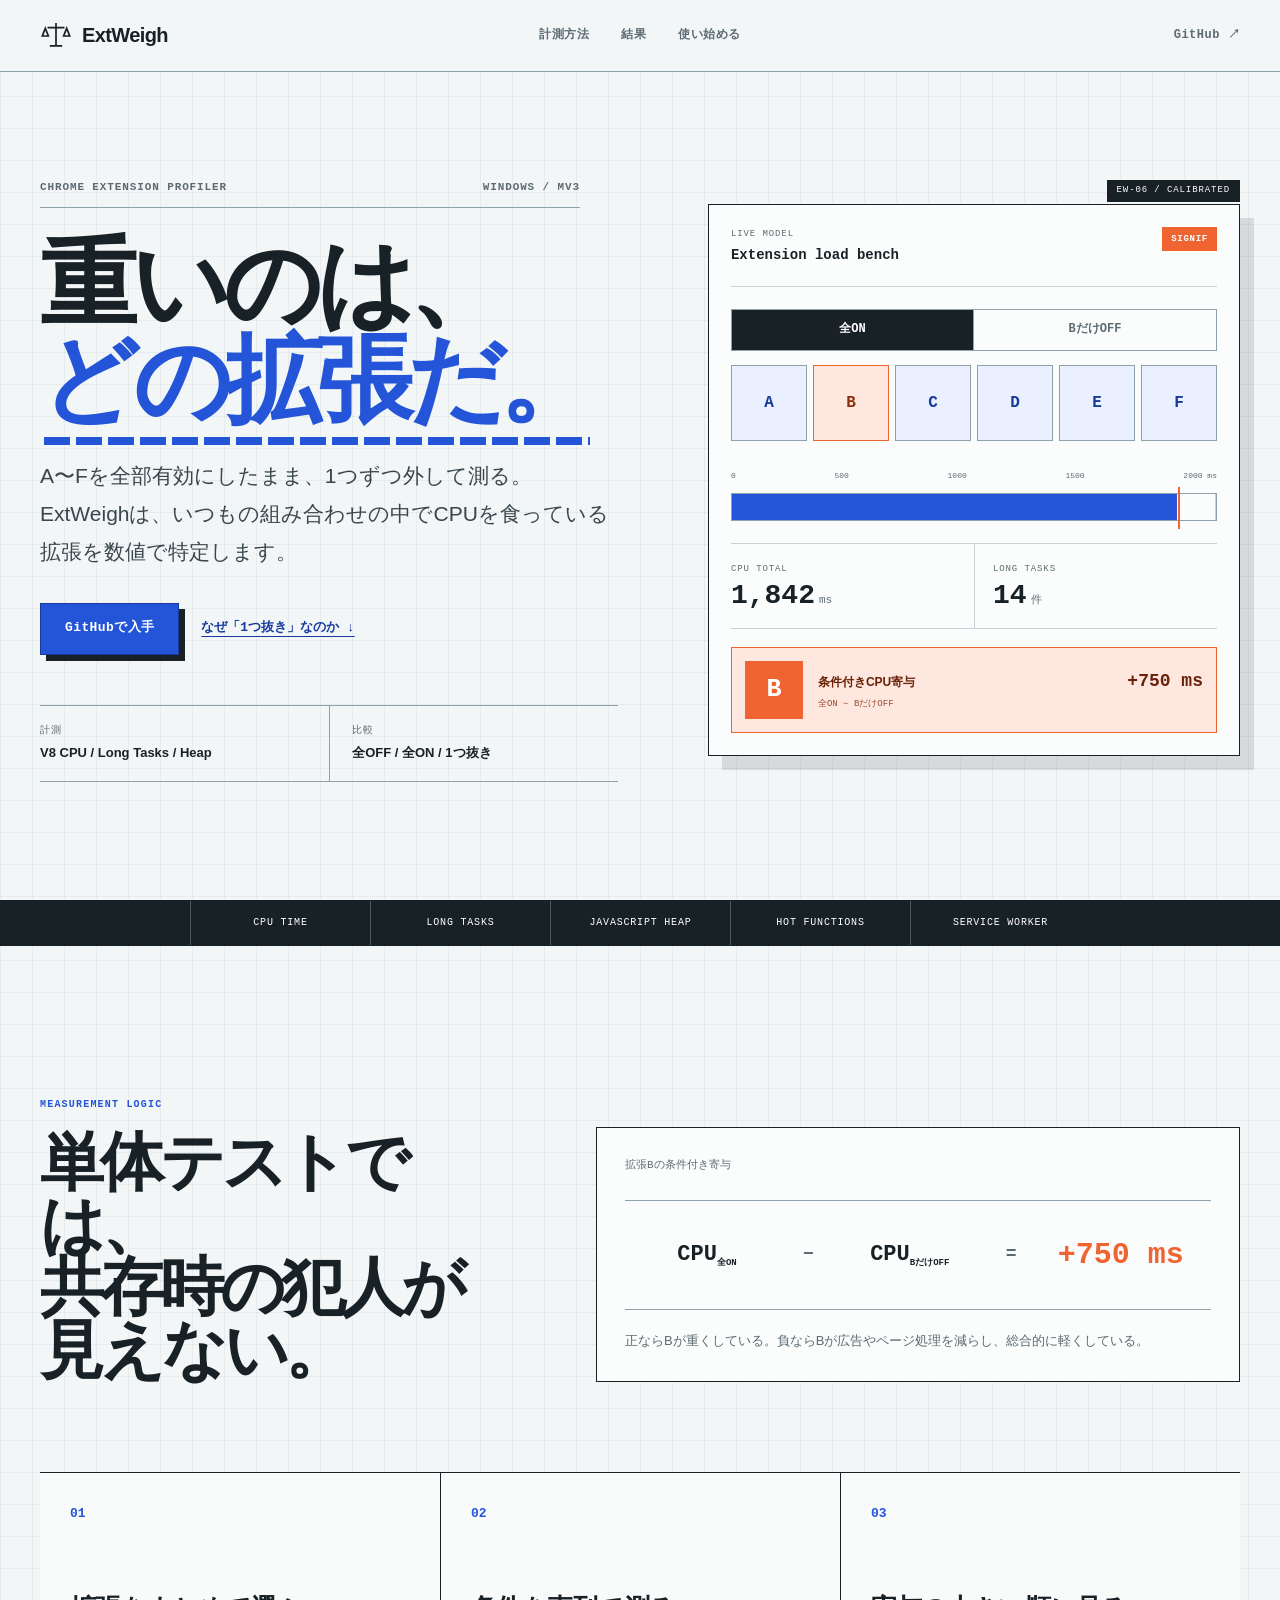
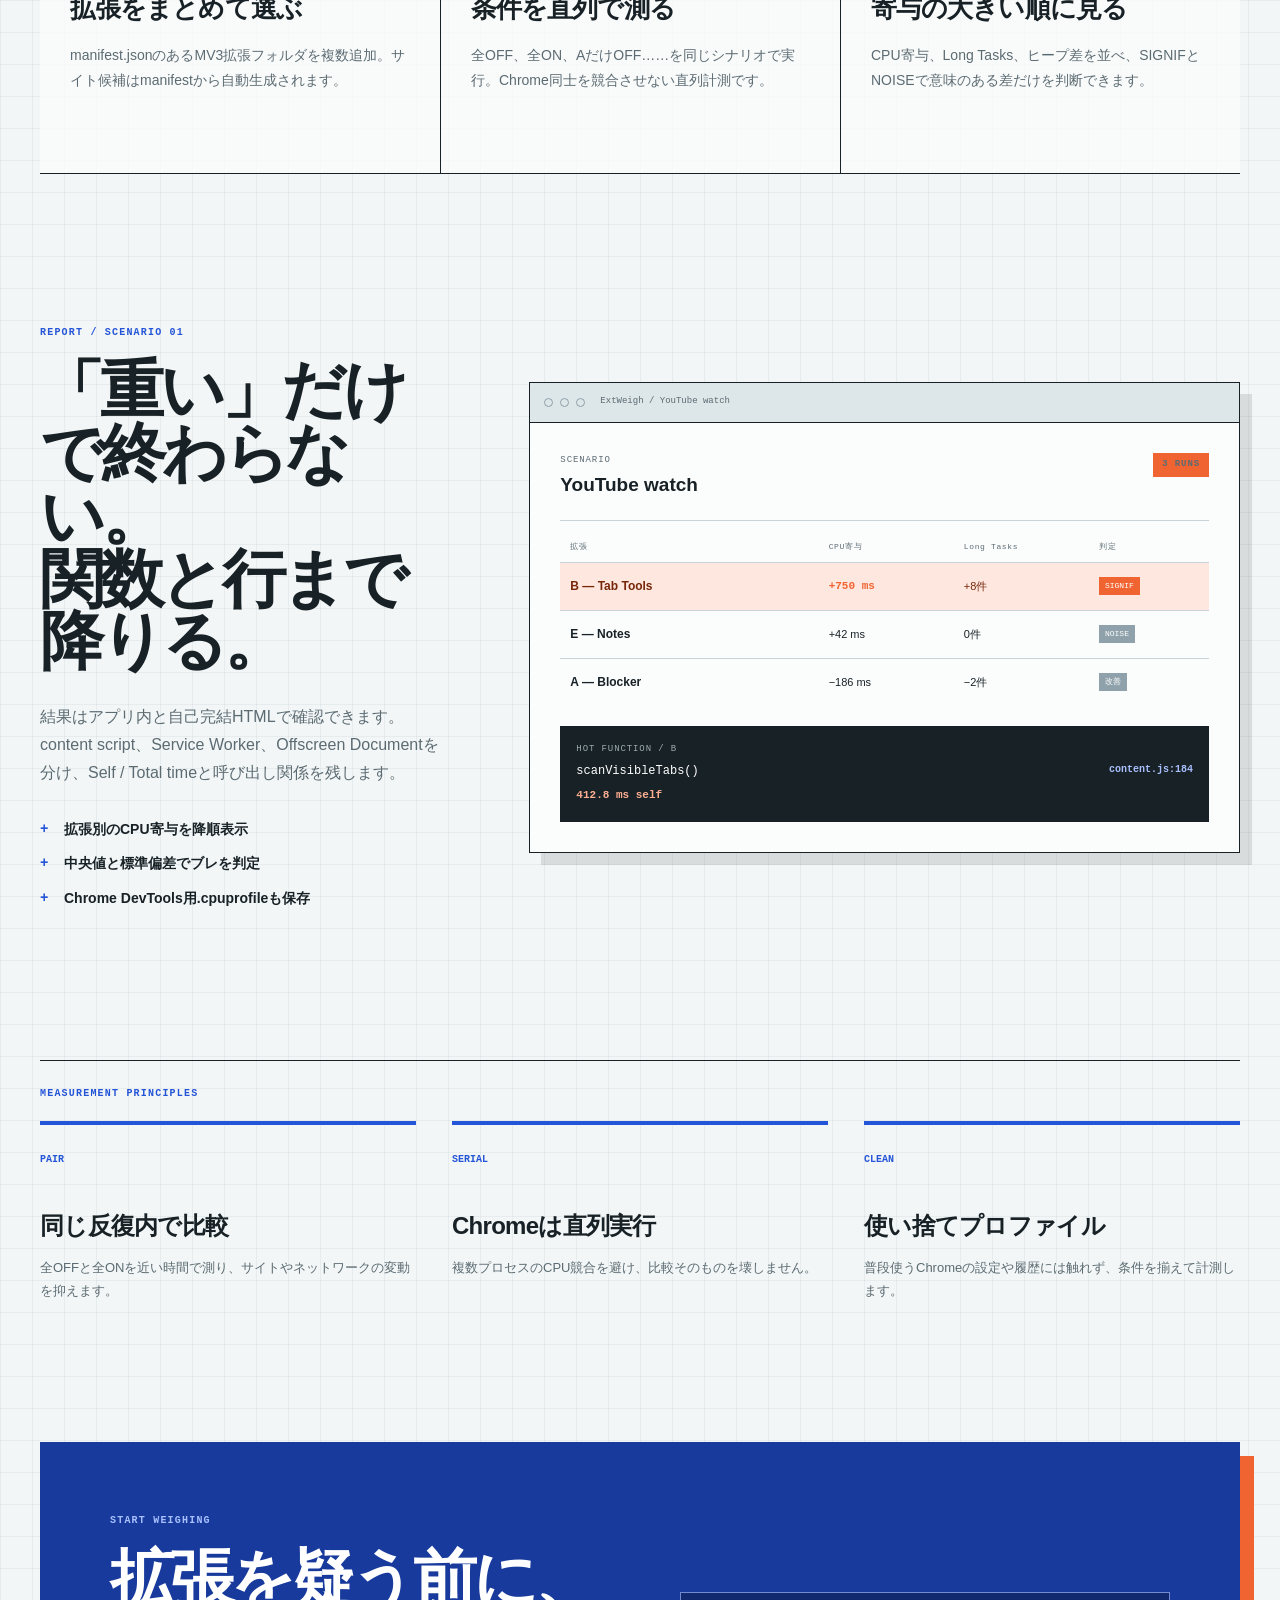
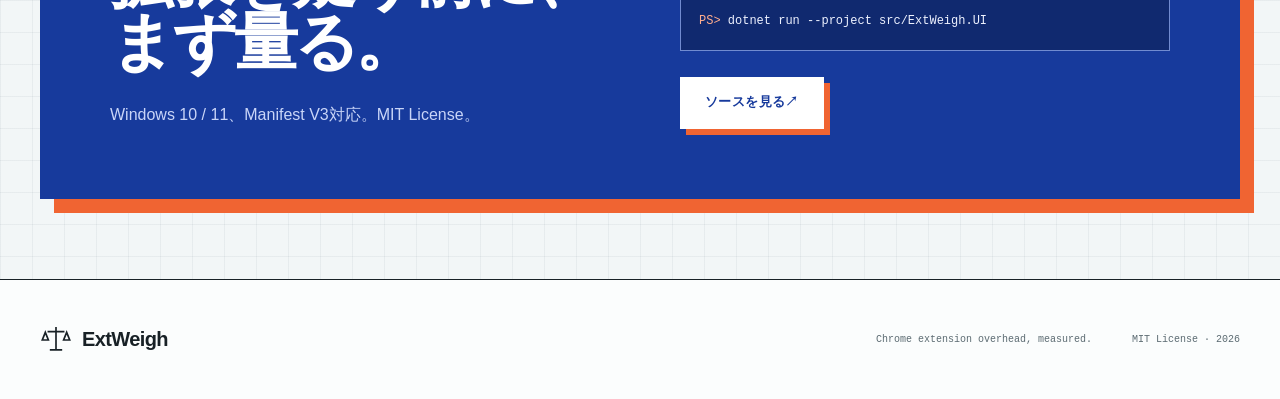
==== website/index.html @ 8cb62c5e "v1.0.1: 複数拡張計測と使い方UIを追加" ====
<!doctype html>
<html lang="ja">
<head>
  <meta charset="utf-8">
  <meta name="viewport" content="width=device-width, initial-scale=1">
  <meta name="description" content="ExtWeighは、Chrome拡張機能を全ON・全OFF・1つ抜きで比較し、CPU負荷の原因を特定するWindowsデスクトップアプリです。">
  <meta name="theme-color" content="#f2f6f7">
  <title>ExtWeigh — 重いChrome拡張を、1つ抜きで特定。</title>
  <link rel="stylesheet" href="styles.css">
  <script src="script.js" defer></script>
</head>
<body>
  <a class="skip-link" href="#main">本文へ移動</a>

  <header class="site-header">
    <a class="brand" href="#top" aria-label="ExtWeigh ホーム">
      <svg class="brand-mark" viewBox="0 0 42 42" aria-hidden="true">
        <path d="M21 5v29M11 10h20M7 11l4 10h-8l4-10Zm28 0 4 10h-8l4-10ZM14 34h14" />
      </svg>
      <span>ExtWeigh</span>
    </a>
    <nav class="site-nav" aria-label="メインナビゲーション">
      <a href="#method">計測方法</a>
      <a href="#report">結果</a>
      <a href="#start">使い始める</a>
    </nav>
    <a class="header-link" href="https://github.com/1llum1n4t1s/ExtWeigh">GitHub <span aria-hidden="true">↗</span></a>
  </header>

  <main id="main">
    <section class="hero" id="top">
      <div class="hero-copy reveal">
        <p class="eyebrow"><span>Chrome extension profiler</span><span>Windows / MV3</span></p>
        <h1>重いのは、<br><em>どの拡張だ。</em></h1>
        <p class="hero-lead">A〜Fを全部有効にしたまま、1つずつ外して測る。ExtWeighは、いつもの組み合わせの中でCPUを食っている拡張を数値で特定します。</p>
        <div class="hero-actions">
          <a class="button button-primary" href="https://github.com/1llum1n4t1s/ExtWeigh">GitHubで入手</a>
          <a class="text-link" href="#method">なぜ「1つ抜き」なのか <span aria-hidden="true">↓</span></a>
        </div>
        <dl class="hero-facts" aria-label="製品概要">
          <div><dt>計測</dt><dd>V8 CPU / Long Tasks / Heap</dd></div>
          <div><dt>比較</dt><dd>全OFF / 全ON / 1つ抜き</dd></div>
        </dl>
      </div>

      <div class="instrument reveal" aria-label="1つ抜き計測のデモ">
        <div class="instrument-head">
          <div>
            <span class="utility-label">LIVE MODEL</span>
            <strong>Extension load bench</strong>
          </div>
          <span class="status-dot">SIGNIF</span>
        </div>

        <div class="mode-switch" role="group" aria-label="計測条件">
          <button class="mode-button is-active" type="button" data-mode="all" aria-pressed="true">全ON</button>
          <button class="mode-button" type="button" data-mode="without-b" aria-pressed="false">BだけOFF</button>
        </div>

        <div class="extension-rack" aria-label="有効な拡張機能">
          <span class="extension-chip" data-extension="A">A</span>
          <span class="extension-chip suspect" data-extension="B">B</span>
          <span class="extension-chip" data-extension="C">C</span>
          <span class="extension-chip" data-extension="D">D</span>
          <span class="extension-chip" data-extension="E">E</span>
          <span class="extension-chip" data-extension="F">F</span>
        </div>

        <div class="gauge" aria-hidden="true">
          <div class="gauge-scale">
            <span>0</span><span>500</span><span>1000</span><span>1500</span><span>2000 ms</span>
          </div>
          <div class="gauge-track"><div class="gauge-fill"></div></div>
          <div class="gauge-needle"></div>
        </div>

        <div class="readout" aria-live="polite">
          <div>
            <span class="utility-label">CPU TOTAL</span>
            <strong id="cpu-value">1,842<small>ms</small></strong>
          </div>
          <div>
            <span class="utility-label">LONG TASKS</span>
            <strong id="tasks-value">14<small>件</small></strong>
          </div>
        </div>

        <div class="finding">
          <span class="finding-mark">B</span>
          <p><span>条件付きCPU寄与</span><strong>+750 ms</strong><small>全ON − BだけOFF</small></p>
        </div>
      </div>
    </section>

    <section class="metric-ribbon" aria-label="計測できる指標">
      <span>CPU time</span>
      <span>Long Tasks</span>
      <span>JavaScript heap</span>
      <span>Hot functions</span>
      <span>Service Worker</span>
    </section>

    <section class="problem section-shell reveal" id="method">
      <div class="section-intro">
        <p class="section-code">MEASUREMENT LOGIC</p>
        <h2>単体テストでは、<br>共存時の犯人が見えない。</h2>
      </div>
      <div class="formula-panel">
        <p>拡張Bの条件付き寄与</p>
        <div class="formula" aria-label="全ONのCPUからBだけOFFのCPUを引く">
          <span>CPU<sub>全ON</sub></span>
          <b>−</b>
          <span>CPU<sub>BだけOFF</sub></span>
          <b>=</b>
          <strong>+750 ms</strong>
        </div>
        <p class="formula-note">正ならBが重くしている。負ならBが広告やページ処理を減らし、総合的に軽くしている。</p>
      </div>
    </section>

    <section class="process section-shell">
      <div class="process-step reveal">
        <span class="step-index">01</span>
        <h3>拡張をまとめて選ぶ</h3>
        <p>manifest.jsonのあるMV3拡張フォルダを複数追加。サイト候補はmanifestから自動生成されます。</p>
      </div>
      <div class="process-step reveal">
        <span class="step-index">02</span>
        <h3>条件を直列で測る</h3>
        <p>全OFF、全ON、AだけOFF……を同じシナリオで実行。Chrome同士を競合させない直列計測です。</p>
      </div>
      <div class="process-step reveal">
        <span class="step-index">03</span>
        <h3>寄与の大きい順に見る</h3>
        <p>CPU寄与、Long Tasks、ヒープ差を並べ、SIGNIFとNOISEで意味のある差だけを判断できます。</p>
      </div>
    </section>

    <section class="report section-shell" id="report">
      <div class="report-copy reveal">
        <p class="section-code">REPORT / SCENARIO 01</p>
        <h2>「重い」だけで終わらない。<br>関数と行まで降りる。</h2>
        <p>結果はアプリ内と自己完結HTMLで確認できます。content script、Service Worker、Offscreen Documentを分け、Self / Total timeと呼び出し関係を残します。</p>
        <ul class="check-list">
          <li>拡張別のCPU寄与を降順表示</li>
          <li>中央値と標準偏差でブレを判定</li>
          <li>Chrome DevTools用.cpuprofileも保存</li>
        </ul>
      </div>

      <div class="report-window reveal" aria-label="ExtWeighレポートのサンプル">
        <div class="window-bar">
          <span></span><span></span><span></span>
          <p>ExtWeigh / YouTube watch</p>
        </div>
        <div class="report-body">
          <div class="report-title-row">
            <div><span>SCENARIO</span><strong>YouTube watch</strong></div>
            <span class="status-dot">3 RUNS</span>
          </div>
          <div class="report-columns table-head"><span>拡張</span><span>CPU寄与</span><span>Long Tasks</span><span>判定</span></div>
          <div class="report-columns result-row hot"><strong>B — Tab Tools</strong><b>+750 ms</b><span>+8件</span><i>SIGNIF</i></div>
          <div class="report-columns result-row"><strong>E — Notes</strong><span>+42 ms</span><span>0件</span><i>NOISE</i></div>
          <div class="report-columns result-row"><strong>A — Blocker</strong><span>−186 ms</span><span>−2件</span><i>改善</i></div>
          <div class="hot-function">
            <span>HOT FUNCTION / B</span>
            <code>scanVisibleTabs()</code>
            <strong>content.js:184</strong>
            <b>412.8 ms self</b>
          </div>
        </div>
      </div>
    </section>

    <section class="principles section-shell reveal">
      <p class="section-code">MEASUREMENT PRINCIPLES</p>
      <div class="principle-grid">
        <article><span>PAIR</span><h3>同じ反復内で比較</h3><p>全OFFと全ONを近い時間で測り、サイトやネットワークの変動を抑えます。</p></article>
        <article><span>SERIAL</span><h3>Chromeは直列実行</h3><p>複数プロセスのCPU競合を避け、比較そのものを壊しません。</p></article>
        <article><span>CLEAN</span><h3>使い捨てプロファイル</h3><p>普段使うChromeの設定や履歴には触れず、条件を揃えて計測します。</p></article>
      </div>
    </section>

    <section class="start section-shell" id="start">
      <div class="start-copy reveal">
        <p class="section-code">START WEIGHING</p>
        <h2>拡張を疑う前に、<br>まず量る。</h2>
        <p>Windows 10 / 11、Manifest V3対応。MIT License。</p>
      </div>
      <div class="start-panel reveal">
        <code><span>PS&gt;</span> dotnet run --project src/ExtWeigh.UI</code>
        <a class="button button-primary" href="https://github.com/1llum1n4t1s/ExtWeigh">ソースを見る <span aria-hidden="true">↗</span></a>
      </div>
    </section>
  </main>

  <footer class="site-footer">
    <a class="brand" href="#top">
      <svg class="brand-mark" viewBox="0 0 42 42" aria-hidden="true"><path d="M21 5v29M11 10h20M7 11l4 10h-8l4-10Zm28 0 4 10h-8l4-10ZM14 34h14" /></svg>
      <span>ExtWeigh</span>
    </a>
    <p>Chrome extension overhead, measured.</p>
    <p>MIT License · 2026</p>
  </footer>
</body>
</html>
---- website/styles.css ----
:root {
  --paper: #f2f6f7;
  --paper-bright: #fbfdfd;
  --ink: #182126;
  --muted: #5c6b72;
  --rule: #c8d3d9;
  --rule-dark: #8fa1aa;
  --cobalt: #2454d7;
  --cobalt-dark: #173a9c;
  --signal: #f06432;
  --signal-pale: #fee7de;
  --good: #19745b;
  --display: "Arial Narrow", "Yu Gothic UI", "Yu Gothic", sans-serif;
  --body: "Segoe UI Variable", "Segoe UI", "Yu Gothic UI", sans-serif;
  --mono: "Cascadia Mono", "SFMono-Regular", Consolas, monospace;
  --max: 1200px;
}

* { box-sizing: border-box; }

html {
  scroll-behavior: smooth;
  scroll-padding-top: 90px;
}

body {
  margin: 0;
  color: var(--ink);
  background-color: var(--paper);
  background-image:
    linear-gradient(rgba(143, 161, 170, .12) 1px, transparent 1px),
    linear-gradient(90deg, rgba(143, 161, 170, .12) 1px, transparent 1px);
  background-size: 32px 32px;
  font-family: var(--body);
  font-size: 16px;
  line-height: 1.75;
  -webkit-font-smoothing: antialiased;
}

a { color: inherit; }
button, input { font: inherit; }
button, a { -webkit-tap-highlight-color: transparent; }

.skip-link {
  position: fixed;
  z-index: 100;
  top: 8px;
  left: 8px;
  transform: translateY(-160%);
  padding: 10px 16px;
  color: white;
  background: var(--cobalt);
}

.skip-link:focus { transform: translateY(0); }

:focus-visible {
  outline: 3px solid var(--signal);
  outline-offset: 3px;
}

.site-header {
  position: sticky;
  z-index: 20;
  top: 0;
  display: grid;
  grid-template-columns: 1fr auto 1fr;
  align-items: center;
  width: 100%;
  min-height: 72px;
  padding: 0 max(24px, calc((100vw - var(--max)) / 2));
  border-bottom: 1px solid var(--rule-dark);
  background: rgba(242, 246, 247, .94);
  backdrop-filter: blur(12px);
}

.brand {
  display: inline-flex;
  align-items: center;
  width: fit-content;
  gap: 10px;
  color: var(--ink);
  font-family: var(--display);
  font-size: 20px;
  font-weight: 800;
  letter-spacing: -.03em;
  text-decoration: none;
}

.brand-mark {
  width: 32px;
  height: 32px;
  fill: none;
  stroke: currentColor;
  stroke-linecap: square;
  stroke-linejoin: miter;
  stroke-width: 2.2;
}

.site-nav { display: flex; gap: 32px; }

.site-nav a,
.header-link {
  color: var(--muted);
  font-family: var(--mono);
  font-size: 12px;
  font-weight: 600;
  letter-spacing: .04em;
  text-decoration: none;
}

.site-nav a:hover,
.header-link:hover { color: var(--cobalt); }
.header-link { justify-self: end; }

.hero {
  display: grid;
  grid-template-columns: minmax(0, 1fr) minmax(460px, .92fr);
  gap: clamp(48px, 7vw, 110px);
  align-items: center;
  width: min(calc(100% - 48px), var(--max));
  min-height: calc(100vh - 72px);
  margin: 0 auto;
  padding: 72px 0 84px;
}

.eyebrow {
  display: flex;
  justify-content: space-between;
  max-width: 540px;
  margin: 0 0 28px;
  padding-bottom: 10px;
  border-bottom: 1px solid var(--rule-dark);
  color: var(--muted);
  font-family: var(--mono);
  font-size: 11px;
  font-weight: 600;
  letter-spacing: .08em;
  text-transform: uppercase;
}

h1, h2, h3, p { margin-top: 0; }

h1, h2 {
  font-family: var(--display);
  font-stretch: condensed;
  font-weight: 800;
  letter-spacing: -.065em;
  line-height: .98;
}

h1 {
  max-width: 720px;
  margin-bottom: 30px;
  font-size: clamp(64px, 7.6vw, 116px);
}

h1 em {
  position: relative;
  color: var(--cobalt);
  font-style: normal;
  white-space: nowrap;
}

h1 em::after {
  content: "";
  position: absolute;
  right: 0;
  bottom: -.12em;
  left: .04em;
  height: 8px;
  background: repeating-linear-gradient(90deg, var(--cobalt) 0 26px, transparent 26px 32px);
}

.hero-lead {
  max-width: 620px;
  margin-bottom: 32px;
  color: #39474d;
  font-size: clamp(17px, 1.7vw, 21px);
  line-height: 1.8;
}

.hero-actions {
  display: flex;
  flex-wrap: wrap;
  gap: 22px;
  align-items: center;
  margin-bottom: 50px;
}

.button {
  display: inline-flex;
  align-items: center;
  justify-content: center;
  min-height: 52px;
  padding: 0 24px;
  border: 1px solid var(--ink);
  font-family: var(--mono);
  font-size: 13px;
  font-weight: 700;
  letter-spacing: .03em;
  text-decoration: none;
  transition: transform 160ms ease, box-shadow 160ms ease, background 160ms ease;
}

.button:hover { transform: translate(-3px, -3px); }

.button-primary {
  color: white;
  border-color: var(--cobalt-dark);
  background: var(--cobalt);
  box-shadow: 6px 6px 0 var(--ink);
}

.button-primary:hover { box-shadow: 9px 9px 0 var(--ink); }

.text-link {
  color: var(--cobalt-dark);
  font-family: var(--mono);
  font-size: 13px;
  font-weight: 700;
  text-decoration-thickness: 1px;
  text-underline-offset: 5px;
}

.hero-facts {
  display: grid;
  grid-template-columns: 1fr 1fr;
  max-width: 620px;
  margin: 0;
  border-top: 1px solid var(--rule-dark);
  border-bottom: 1px solid var(--rule-dark);
}

.hero-facts div { padding: 16px 0; }
.hero-facts div + div { padding-left: 22px; border-left: 1px solid var(--rule-dark); }
.hero-facts dt { color: var(--muted); font-family: var(--mono); font-size: 10px; letter-spacing: .1em; }
.hero-facts dd { margin: 3px 0 0; font-size: 13px; font-weight: 700; }

.instrument {
  position: relative;
  padding: 22px;
  border: 1px solid var(--ink);
  background: var(--paper-bright);
  box-shadow: 14px 14px 0 rgba(24, 33, 38, .13);
}

.instrument::before {
  content: "EW-06 / CALIBRATED";
  position: absolute;
  top: -25px;
  right: -1px;
  padding: 3px 10px;
  color: white;
  background: var(--ink);
  font-family: var(--mono);
  font-size: 9px;
  letter-spacing: .1em;
}

.instrument-head,
.report-title-row {
  display: flex;
  justify-content: space-between;
  gap: 16px;
  align-items: flex-start;
  padding-bottom: 18px;
  border-bottom: 1px solid var(--rule);
}

.instrument-head > div,
.report-title-row > div { display: flex; flex-direction: column; }
.instrument-head strong { font-family: var(--mono); font-size: 14px; }
.utility-label,
.report-title-row span,
.hot-function > span { color: var(--muted); font-family: var(--mono); font-size: 9px; letter-spacing: .1em; }

.status-dot {
  display: inline-flex;
  align-items: center;
  min-height: 24px;
  padding: 0 9px;
  color: white;
  background: var(--signal);
  font-family: var(--mono);
  font-size: 9px;
  font-style: normal;
  font-weight: 800;
  letter-spacing: .08em;
}

.mode-switch { display: grid; grid-template-columns: 1fr 1fr; margin: 22px 0 14px; }

.mode-button {
  min-height: 42px;
  color: var(--muted);
  border: 1px solid var(--rule-dark);
  background: transparent;
  font-family: var(--mono);
  font-size: 12px;
  font-weight: 700;
  cursor: pointer;
}

.mode-button + .mode-button { border-left: 0; }
.mode-button.is-active { color: white; background: var(--ink); }

.extension-rack { display: grid; grid-template-columns: repeat(6, 1fr); gap: 6px; margin-bottom: 28px; }

.extension-chip {
  display: grid;
  place-items: center;
  aspect-ratio: 1;
  border: 1px solid var(--rule-dark);
  color: var(--cobalt-dark);
  background: #eaf0ff;
  font-family: var(--mono);
  font-size: 16px;
  font-weight: 800;
  transition: opacity 240ms ease, transform 240ms ease, color 240ms ease, background 240ms ease;
}

.extension-chip.suspect { color: #8d2f10; border-color: var(--signal); background: var(--signal-pale); }
.instrument[data-mode="without-b"] .extension-chip[data-extension="B"] { opacity: .28; transform: scale(.84); color: var(--muted); border-style: dashed; background: transparent; }

.gauge { position: relative; margin: 0 0 22px; padding-top: 24px; }
.gauge-scale { position: absolute; top: 0; right: 0; left: 0; display: flex; justify-content: space-between; color: var(--muted); font-family: var(--mono); font-size: 8px; }
.gauge-track { height: 28px; border: 1px solid var(--rule-dark); background: repeating-linear-gradient(90deg, transparent 0 calc(25% - 1px), var(--rule) calc(25% - 1px) 25%); }
.gauge-fill { width: 92%; height: 100%; background: var(--cobalt); transition: width 650ms cubic-bezier(.2, .8, .2, 1); }
.gauge-needle { position: absolute; top: 18px; left: 92%; width: 2px; height: 42px; background: var(--signal); transition: left 650ms cubic-bezier(.2, .8, .2, 1); }
.instrument[data-mode="without-b"] .gauge-fill { width: 54.6%; background: var(--good); }
.instrument[data-mode="without-b"] .gauge-needle { left: 54.6%; }

.readout { display: grid; grid-template-columns: 1fr 1fr; border-top: 1px solid var(--rule); border-bottom: 1px solid var(--rule); }
.readout > div { display: flex; flex-direction: column; padding: 18px 0; }
.readout > div + div { padding-left: 18px; border-left: 1px solid var(--rule); }
.readout strong { margin-top: 4px; font-family: var(--mono); font-size: 28px; line-height: 1; }
.readout small { margin-left: 4px; color: var(--muted); font-size: 11px; font-weight: 500; }

.finding { display: grid; grid-template-columns: 58px 1fr; gap: 15px; align-items: center; margin-top: 18px; padding: 13px; color: #692208; border: 1px solid var(--signal); background: var(--signal-pale); }
.finding-mark { display: grid; place-items: center; width: 58px; height: 58px; color: white; background: var(--signal); font-family: var(--mono); font-size: 25px; font-weight: 800; }
.finding p { display: grid; grid-template-columns: 1fr auto; align-items: baseline; margin: 0; }
.finding p span { font-size: 12px; font-weight: 700; }
.finding p strong { font-family: var(--mono); font-size: 18px; }
.finding p small { grid-column: 1 / -1; color: #9a4a2c; font-family: var(--mono); font-size: 9px; }

.metric-ribbon {
  display: flex;
  justify-content: center;
  gap: 0;
  color: white;
  border-top: 1px solid var(--ink);
  border-bottom: 1px solid var(--ink);
  background: var(--ink);
  overflow: hidden;
}

.metric-ribbon span { min-width: 180px; padding: 13px 28px; border-left: 1px solid #4b585e; font-family: var(--mono); font-size: 10px; letter-spacing: .08em; text-align: center; text-transform: uppercase; }

.section-shell { width: min(calc(100% - 48px), var(--max)); margin: 0 auto; }

.problem { display: grid; grid-template-columns: .85fr 1.15fr; gap: 80px; align-items: end; padding: 150px 0 90px; }
.section-code { margin-bottom: 18px; color: var(--cobalt); font-family: var(--mono); font-size: 10px; font-weight: 800; letter-spacing: .12em; }
h2 { margin-bottom: 0; font-size: clamp(46px, 5vw, 78px); }

.formula-panel { padding: 28px; border: 1px solid var(--ink); background: var(--paper-bright); }
.formula-panel > p:first-child { margin-bottom: 24px; color: var(--muted); font-family: var(--mono); font-size: 11px; }
.formula { display: grid; grid-template-columns: 1fr auto 1fr auto 1.1fr; gap: 14px; align-items: center; padding: 28px 0; border-top: 1px solid var(--rule-dark); border-bottom: 1px solid var(--rule-dark); font-family: var(--mono); text-align: center; }
.formula span { font-size: clamp(15px, 2vw, 22px); font-weight: 700; }
.formula b { color: var(--muted); font-size: 18px; }
.formula strong { color: var(--signal); font-size: clamp(20px, 2.5vw, 30px); }
.formula sub { font-size: 9px; }
.formula-note { margin: 20px 0 0; color: var(--muted); font-size: 13px; }

.process { display: grid; grid-template-columns: repeat(3, 1fr); border-top: 1px solid var(--ink); border-bottom: 1px solid var(--ink); }
.process-step { position: relative; min-height: 300px; padding: 30px; background: rgba(251, 253, 253, .75); }
.process-step + .process-step { border-left: 1px solid var(--ink); }
.step-index { display: block; margin-bottom: 60px; color: var(--cobalt); font-family: var(--mono); font-size: 13px; font-weight: 800; }
.process-step h3 { margin-bottom: 12px; font-family: var(--display); font-size: 26px; letter-spacing: -.035em; }
.process-step p { margin: 0; color: var(--muted); font-size: 14px; }

.report { display: grid; grid-template-columns: .72fr 1.28fr; gap: clamp(48px, 7vw, 100px); align-items: center; padding: 150px 0; }
.report-copy > p:not(.section-code) { max-width: 530px; margin: 30px 0; color: var(--muted); }
.check-list { display: grid; gap: 10px; margin: 0; padding: 0; list-style: none; }
.check-list li { position: relative; padding-left: 24px; font-size: 14px; font-weight: 700; }
.check-list li::before { content: "+"; position: absolute; left: 0; color: var(--cobalt); font-family: var(--mono); }

.report-window { border: 1px solid var(--ink); background: var(--paper-bright); box-shadow: 12px 12px 0 rgba(24, 33, 38, .12); }
.window-bar { display: flex; align-items: center; gap: 7px; height: 40px; padding: 0 14px; color: var(--muted); border-bottom: 1px solid var(--ink); background: #dde6e9; }
.window-bar > span { width: 9px; height: 9px; border: 1px solid var(--rule-dark); border-radius: 50%; }
.window-bar p { margin: 0 0 0 8px; font-family: var(--mono); font-size: 9px; }
.report-body { padding: clamp(18px, 3vw, 30px); }
.report-title-row strong { font-size: 19px; }
.report-columns { display: grid; grid-template-columns: 1.6fr .8fr .8fr .65fr; gap: 12px; align-items: center; }
.table-head { padding: 19px 10px 8px; color: var(--muted); font-family: var(--mono); font-size: 8px; letter-spacing: .08em; }
.result-row { min-height: 48px; padding: 8px 10px; border-top: 1px solid var(--rule); font-size: 11px; }
.result-row strong { font-size: 12px; }
.result-row i { width: fit-content; padding: 2px 6px; color: white; background: var(--rule-dark); font-family: var(--mono); font-size: 8px; font-style: normal; }
.result-row.hot { color: #762709; background: var(--signal-pale); }
.result-row.hot b { color: var(--signal); font-family: var(--mono); }
.result-row.hot i { background: var(--signal); }
.hot-function { display: grid; grid-template-columns: 1fr auto; gap: 4px 16px; margin-top: 20px; padding: 16px; color: white; background: var(--ink); }
.hot-function > span { grid-column: 1 / -1; color: #9eabb0; }
.hot-function code { font-size: 12px; }
.hot-function strong { color: #a9c0ff; font-family: var(--mono); font-size: 10px; text-align: right; }
.hot-function b { grid-column: 1 / -1; color: #ffb092; font-family: var(--mono); font-size: 11px; }

.principles { padding: 0 0 140px; }
.principles > .section-code { padding-top: 24px; border-top: 1px solid var(--ink); }
.principle-grid { display: grid; grid-template-columns: repeat(3, 1fr); gap: 36px; }
.principle-grid article { padding-top: 18px; border-top: 4px solid var(--cobalt); }
.principle-grid span { color: var(--cobalt); font-family: var(--mono); font-size: 10px; font-weight: 800; }
.principle-grid h3 { margin: 34px 0 10px; font-family: var(--display); font-size: 24px; letter-spacing: -.03em; }
.principle-grid p { margin: 0; color: var(--muted); font-size: 13px; }

.start { display: grid; grid-template-columns: 1fr 1fr; gap: 80px; align-items: end; margin-bottom: 80px; padding: 70px; color: white; background: var(--cobalt-dark); box-shadow: 14px 14px 0 var(--signal); }
.start .section-code { color: #a9c0ff; }
.start-copy p:last-child { margin: 28px 0 0; color: #c9d5f8; }
.start-panel { display: grid; gap: 26px; }
.start-panel code { padding: 18px; border: 1px solid #718bd0; color: #eef2ff; background: #10296f; font-family: var(--mono); font-size: 12px; overflow-x: auto; }
.start-panel code span { color: #ffad8e; }
.start-panel .button { justify-self: start; border-color: white; background: white; color: var(--cobalt-dark); box-shadow: 6px 6px 0 var(--signal); }

.site-footer { display: grid; grid-template-columns: 1fr auto auto; gap: 40px; align-items: center; min-height: 120px; padding: 24px max(24px, calc((100vw - var(--max)) / 2)); border-top: 1px solid var(--ink); background: var(--paper-bright); }
.site-footer p { margin: 0; color: var(--muted); font-family: var(--mono); font-size: 10px; }

.js .reveal { opacity: 0; transform: translateY(18px); transition: opacity 700ms ease, transform 700ms ease; }
.js .reveal.is-visible { opacity: 1; transform: translateY(0); }

@media (max-width: 980px) {
  .site-header { grid-template-columns: 1fr auto; }
  .site-nav { display: none; }
  .hero { grid-template-columns: 1fr; padding-top: 70px; }
  .hero-copy { max-width: 760px; }
  .instrument { width: min(100%, 620px); justify-self: center; }
  .problem, .report { grid-template-columns: 1fr; gap: 48px; }
  .process { grid-template-columns: 1fr; }
  .process-step { min-height: auto; }
  .process-step + .process-step { border-top: 1px solid var(--ink); border-left: 0; }
  .step-index { margin-bottom: 28px; }
  .start { grid-template-columns: 1fr; padding: 48px; }
}

@media (max-width: 680px) {
  body { background-size: 24px 24px; }
  .site-header { min-height: 62px; padding-inline: 18px; }
  .header-link { font-size: 10px; }
  .hero, .section-shell { width: min(calc(100% - 32px), var(--max)); }
  .hero { min-height: auto; gap: 68px; padding: 58px 0 76px; }
  h1 { font-size: clamp(56px, 18vw, 78px); }
  h1 em::after { height: 5px; background-size: 24px 5px; }
  h2 { font-size: clamp(40px, 13vw, 58px); }
  .eyebrow { gap: 14px; font-size: 8px; }
  .hero-facts { grid-template-columns: 1fr; }
  .hero-facts div + div { padding-left: 0; border-top: 1px solid var(--rule-dark); border-left: 0; }
  .instrument { padding: 15px; }
  .extension-rack { gap: 4px; }
  .readout strong { font-size: 22px; }
  .finding { grid-template-columns: 48px 1fr; }
  .finding-mark { width: 48px; height: 48px; }
  .finding p { grid-template-columns: 1fr; }
  .finding p small { grid-column: 1; }
  .metric-ribbon { display: grid; grid-template-columns: repeat(2, 1fr); overflow: hidden; }
  .metric-ribbon span { min-width: 0; padding-inline: 12px; border-bottom: 1px solid #4b585e; }
  .metric-ribbon span:last-child { grid-column: 1 / -1; border-bottom: 0; }
  .problem { padding-top: 100px; }
  .formula-panel { padding: 18px; }
  .formula { grid-template-columns: 1fr; gap: 6px; }
  .formula b { line-height: 1; }
  .report { padding: 100px 0; }
  .report-columns { grid-template-columns: 1.2fr .8fr .7fr; }
  .report-columns > :nth-child(3) { display: none; }
  .table-head > :nth-child(4), .result-row > :nth-child(4) { grid-column: 3; }
  .principle-grid { grid-template-columns: 1fr; }
  .principles { padding-bottom: 100px; }
  .start { width: calc(100% - 44px); margin-left: 16px; padding: 32px 22px; box-shadow: 10px 10px 0 var(--signal); }
  .site-footer { grid-template-columns: 1fr; gap: 10px; }
}

@media (prefers-reduced-motion: reduce) {
  html { scroll-behavior: auto; }
  *, *::before, *::after { scroll-behavior: auto !important; transition-duration: .01ms !important; animation-duration: .01ms !important; animation-iteration-count: 1 !important; }
  .reveal { opacity: 1; transform: none; }
}
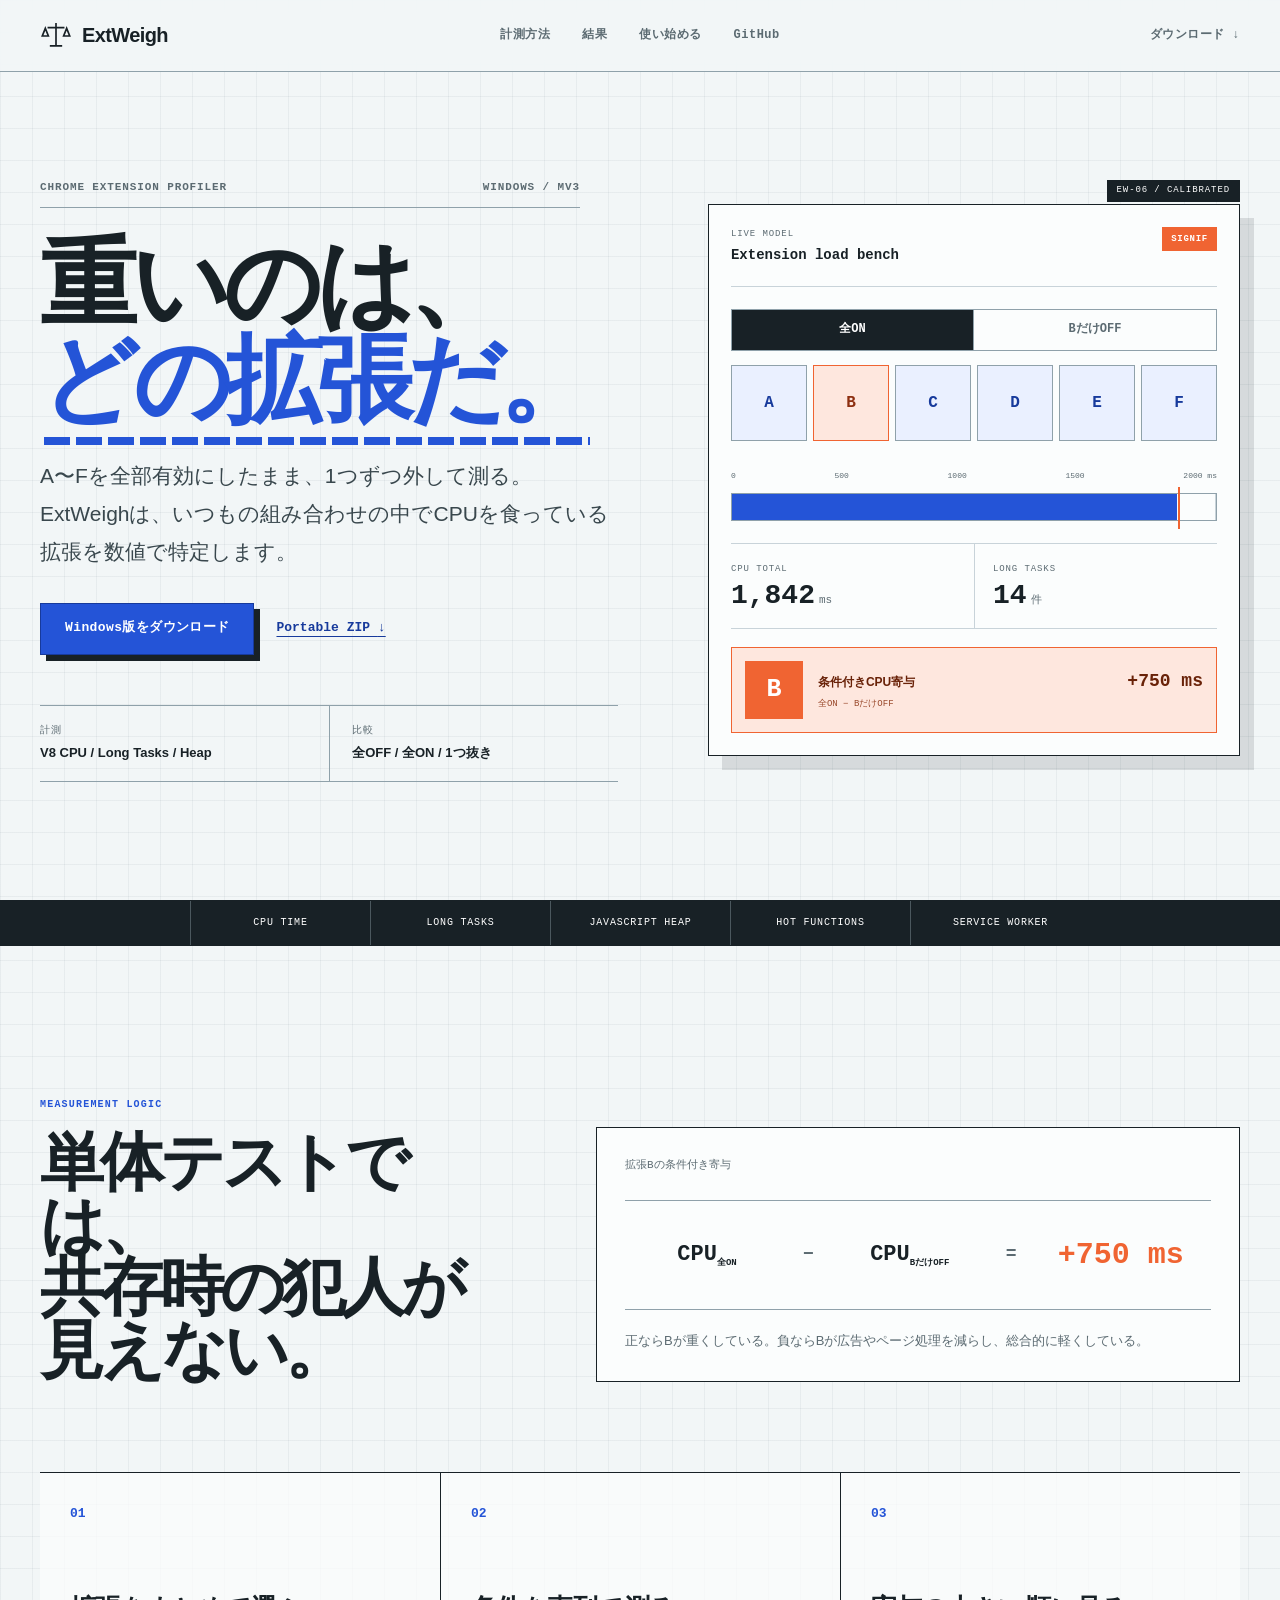
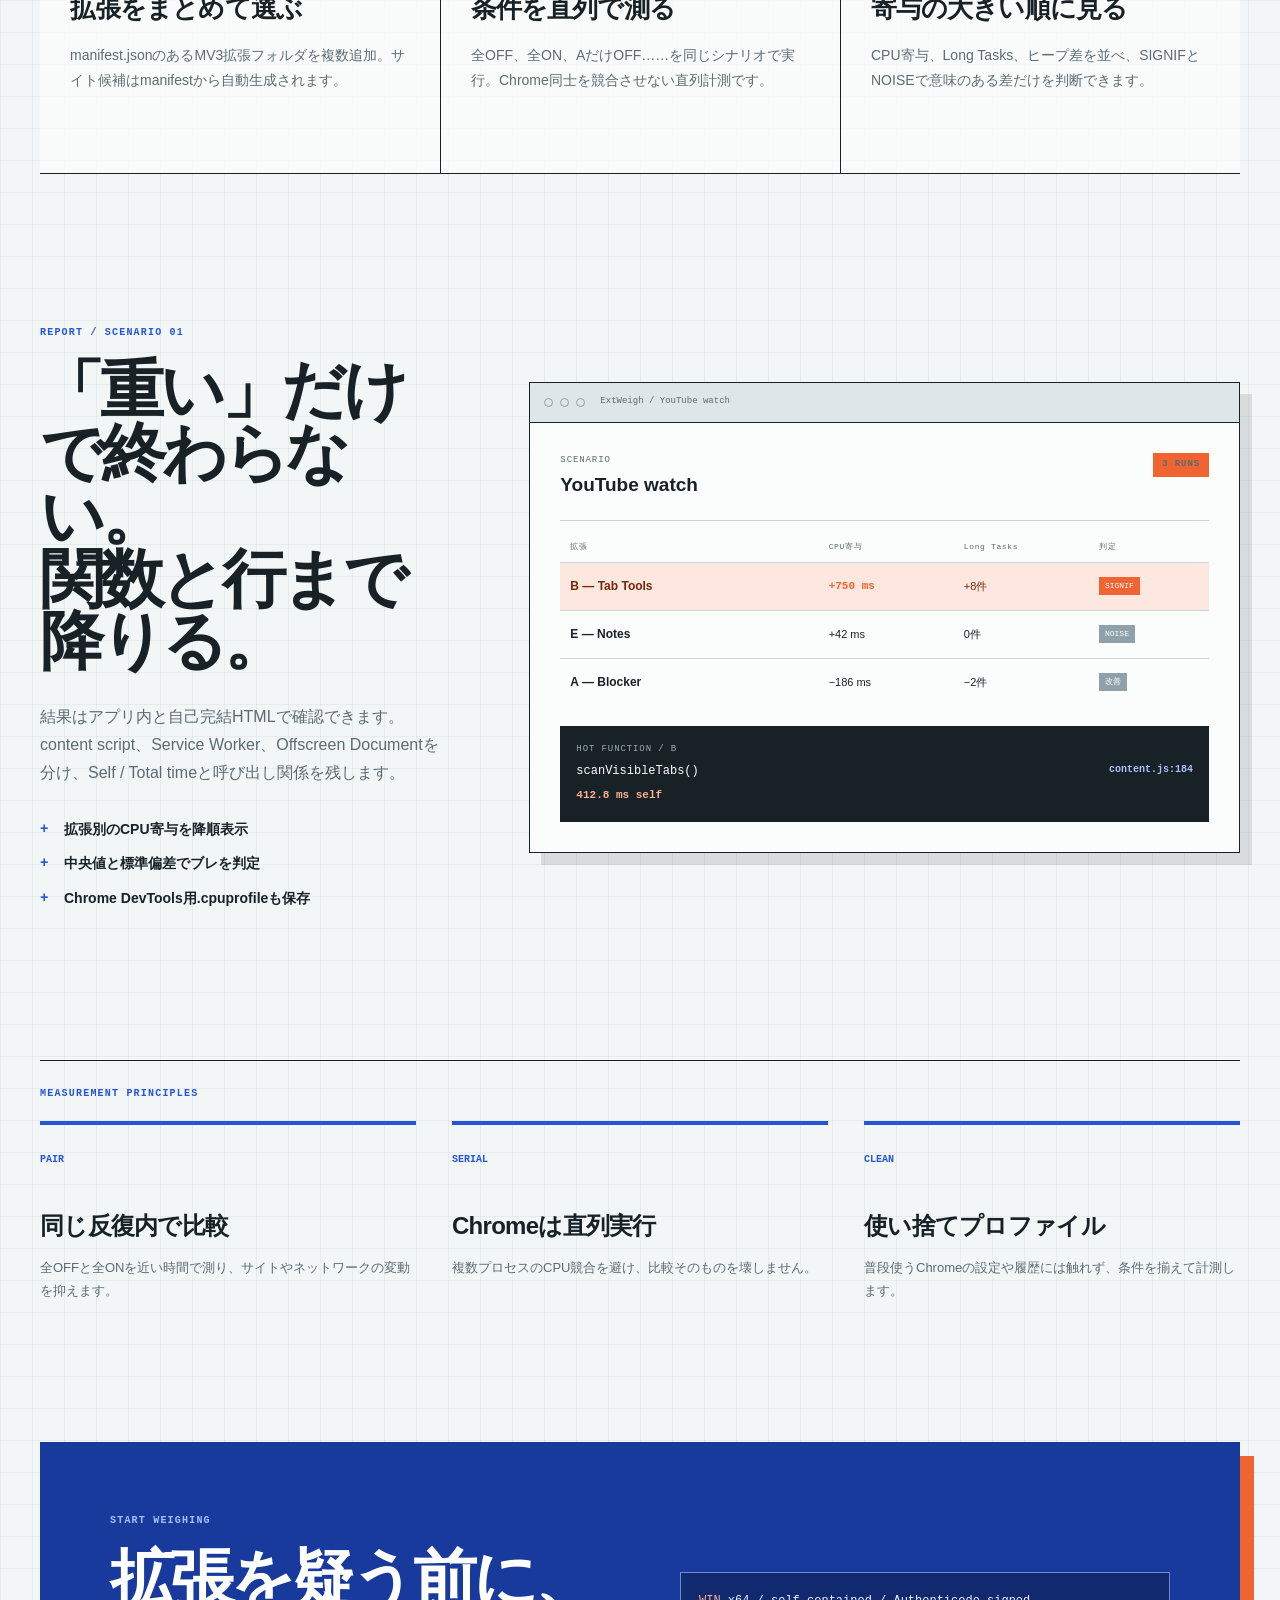
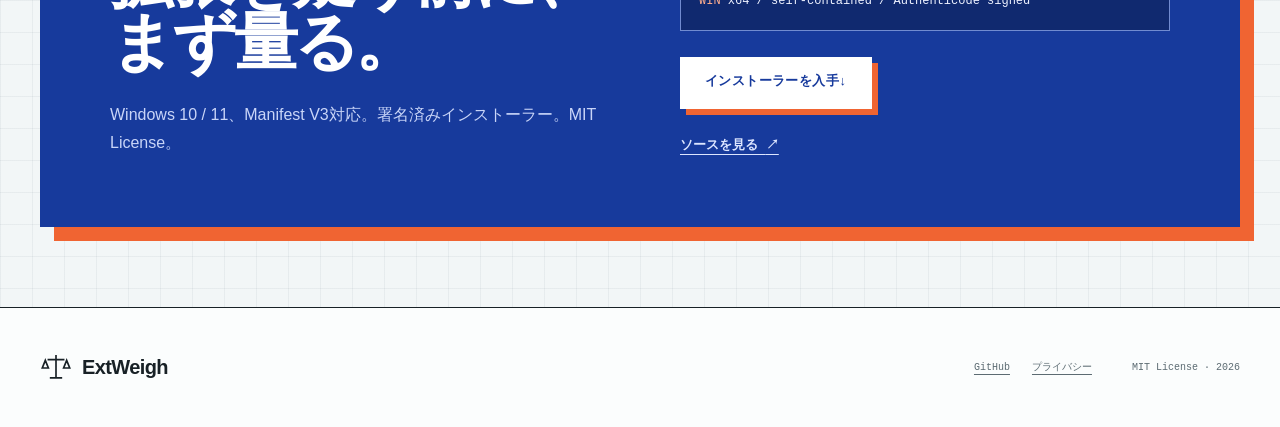
==== commit a53d6955: "v1.0.4: Cloudflare配信とストア申請を追加" ====
--- a/website/index.html
+++ b/website/index.html
@@ -5,7 +5,13 @@
   <meta name="viewport" content="width=device-width, initial-scale=1">
   <meta name="description" content="ExtWeighは、Chrome拡張機能を全ON・全OFF・1つ抜きで比較し、CPU負荷の原因を特定するWindowsデスクトップアプリです。">
   <meta name="theme-color" content="#f2f6f7">
+  <meta property="og:type" content="website">
+  <meta property="og:locale" content="ja_JP">
+  <meta property="og:title" content="ExtWeigh — 重いChrome拡張を、1つ抜きで特定。">
+  <meta property="og:description" content="全ON・全OFF・1つ抜きの差分から、Chrome拡張機能のCPU負荷を数値で特定するWindowsアプリ。">
+  <meta property="og:url" content="https://extweigh.nephilim.jp/">
   <title>ExtWeigh — 重いChrome拡張を、1つ抜きで特定。</title>
+  <link rel="canonical" href="https://extweigh.nephilim.jp/">
   <link rel="stylesheet" href="styles.css">
   <script src="script.js" defer></script>
 </head>
@@ -23,8 +29,9 @@
       <a href="#method">計測方法</a>
       <a href="#report">結果</a>
       <a href="#start">使い始める</a>
+      <a href="https://github.com/1llum1n4t1s/ExtWeigh">GitHub</a>
     </nav>
-    <a class="header-link" href="https://github.com/1llum1n4t1s/ExtWeigh">GitHub <span aria-hidden="true">↗</span></a>
+    <a class="header-link" href="https://extweigh.nephilim.jp/ExtWeigh-win-x64-Setup.exe">ダウンロード <span aria-hidden="true">↓</span></a>
   </header>
 
   <main id="main">
@@ -34,8 +41,8 @@
         <h1>重いのは、<br><em>どの拡張だ。</em></h1>
         <p class="hero-lead">A〜Fを全部有効にしたまま、1つずつ外して測る。ExtWeighは、いつもの組み合わせの中でCPUを食っている拡張を数値で特定します。</p>
         <div class="hero-actions">
-          <a class="button button-primary" href="https://github.com/1llum1n4t1s/ExtWeigh">GitHubで入手</a>
-          <a class="text-link" href="#method">なぜ「1つ抜き」なのか <span aria-hidden="true">↓</span></a>
+          <a class="button button-primary" href="https://extweigh.nephilim.jp/ExtWeigh-win-x64-Setup.exe">Windows版をダウンロード</a>
+          <a class="text-link" href="https://extweigh.nephilim.jp/ExtWeigh-win-x64-Portable.zip">Portable ZIP <span aria-hidden="true">↓</span></a>
         </div>
         <dl class="hero-facts" aria-label="製品概要">
           <div><dt>計測</dt><dd>V8 CPU / Long Tasks / Heap</dd></div>
@@ -185,11 +192,12 @@
       <div class="start-copy reveal">
         <p class="section-code">START WEIGHING</p>
         <h2>拡張を疑う前に、<br>まず量る。</h2>
-        <p>Windows 10 / 11、Manifest V3対応。MIT License。</p>
+        <p>Windows 10 / 11、Manifest V3対応。署名済みインストーラー。MIT License。</p>
       </div>
       <div class="start-panel reveal">
-        <code><span>PS&gt;</span> dotnet run --project src/ExtWeigh.UI</code>
-        <a class="button button-primary" href="https://github.com/1llum1n4t1s/ExtWeigh">ソースを見る <span aria-hidden="true">↗</span></a>
+        <code><span>WIN</span> x64 / self-contained / Authenticode signed</code>
+        <a class="button button-primary" href="https://extweigh.nephilim.jp/ExtWeigh-win-x64-Setup.exe">インストーラーを入手 <span aria-hidden="true">↓</span></a>
+        <a class="text-link start-text-link" href="https://github.com/1llum1n4t1s/ExtWeigh">ソースを見る <span aria-hidden="true">↗</span></a>
       </div>
     </section>
   </main>
@@ -199,7 +207,10 @@
       <svg class="brand-mark" viewBox="0 0 42 42" aria-hidden="true"><path d="M21 5v29M11 10h20M7 11l4 10h-8l4-10Zm28 0 4 10h-8l4-10ZM14 34h14" /></svg>
       <span>ExtWeigh</span>
     </a>
-    <p>Chrome extension overhead, measured.</p>
+    <nav class="footer-links" aria-label="フッターナビゲーション">
+      <a href="https://github.com/1llum1n4t1s/ExtWeigh">GitHub</a>
+      <a href="/privacy">プライバシー</a>
+    </nav>
     <p>MIT License · 2026</p>
   </footer>
 </body>
--- a/website/styles.css
+++ b/website/styles.css
@@ -420,9 +420,26 @@
 .start-panel code { padding: 18px; border: 1px solid #718bd0; color: #eef2ff; background: #10296f; font-family: var(--mono); font-size: 12px; overflow-x: auto; }
 .start-panel code span { color: #ffad8e; }
 .start-panel .button { justify-self: start; border-color: white; background: white; color: var(--cobalt-dark); box-shadow: 6px 6px 0 var(--signal); }
+.start-text-link { color: #dce5ff; justify-self: start; }
 
 .site-footer { display: grid; grid-template-columns: 1fr auto auto; gap: 40px; align-items: center; min-height: 120px; padding: 24px max(24px, calc((100vw - var(--max)) / 2)); border-top: 1px solid var(--ink); background: var(--paper-bright); }
 .site-footer p { margin: 0; color: var(--muted); font-family: var(--mono); font-size: 10px; }
+.footer-links { display: flex; gap: 22px; }
+.footer-links a { color: var(--muted); font-family: var(--mono); font-size: 10px; text-underline-offset: 4px; }
+.footer-links a:hover { color: var(--cobalt); }
+
+.legal-header { grid-template-columns: 1fr auto; }
+.legal { max-width: 880px; padding: 110px 0 140px; }
+.legal h1 { margin-bottom: 42px; font-size: clamp(58px, 9vw, 108px); }
+.legal-lead { max-width: 760px; margin-bottom: 72px; color: #39474d; font-size: clamp(18px, 2.2vw, 24px); line-height: 1.8; }
+.legal section { padding: 34px 0; border-top: 1px solid var(--rule-dark); }
+.legal section:last-child { border-bottom: 1px solid var(--rule-dark); }
+.legal h2 { margin-bottom: 18px; font-size: clamp(26px, 3vw, 38px); letter-spacing: -.035em; line-height: 1.2; }
+.legal section p { margin-bottom: 14px; color: #39474d; }
+.legal section p:last-child { margin-bottom: 0; }
+.legal a { color: var(--cobalt-dark); text-underline-offset: 4px; }
+.legal code { padding: 2px 6px; background: #dde6e9; font-family: var(--mono); font-size: .9em; }
+.legal-date { font-family: var(--mono); font-size: 12px; }
 
 .js .reveal { opacity: 0; transform: translateY(18px); transition: opacity 700ms ease, transform 700ms ease; }
 .js .reveal.is-visible { opacity: 1; transform: translateY(0); }
@@ -475,6 +492,8 @@
   .principles { padding-bottom: 100px; }
   .start { width: calc(100% - 44px); margin-left: 16px; padding: 32px 22px; box-shadow: 10px 10px 0 var(--signal); }
   .site-footer { grid-template-columns: 1fr; gap: 10px; }
+  .footer-links { gap: 16px; }
+  .legal { padding: 76px 0 100px; }
 }
 
 @media (prefers-reduced-motion: reduce) {
